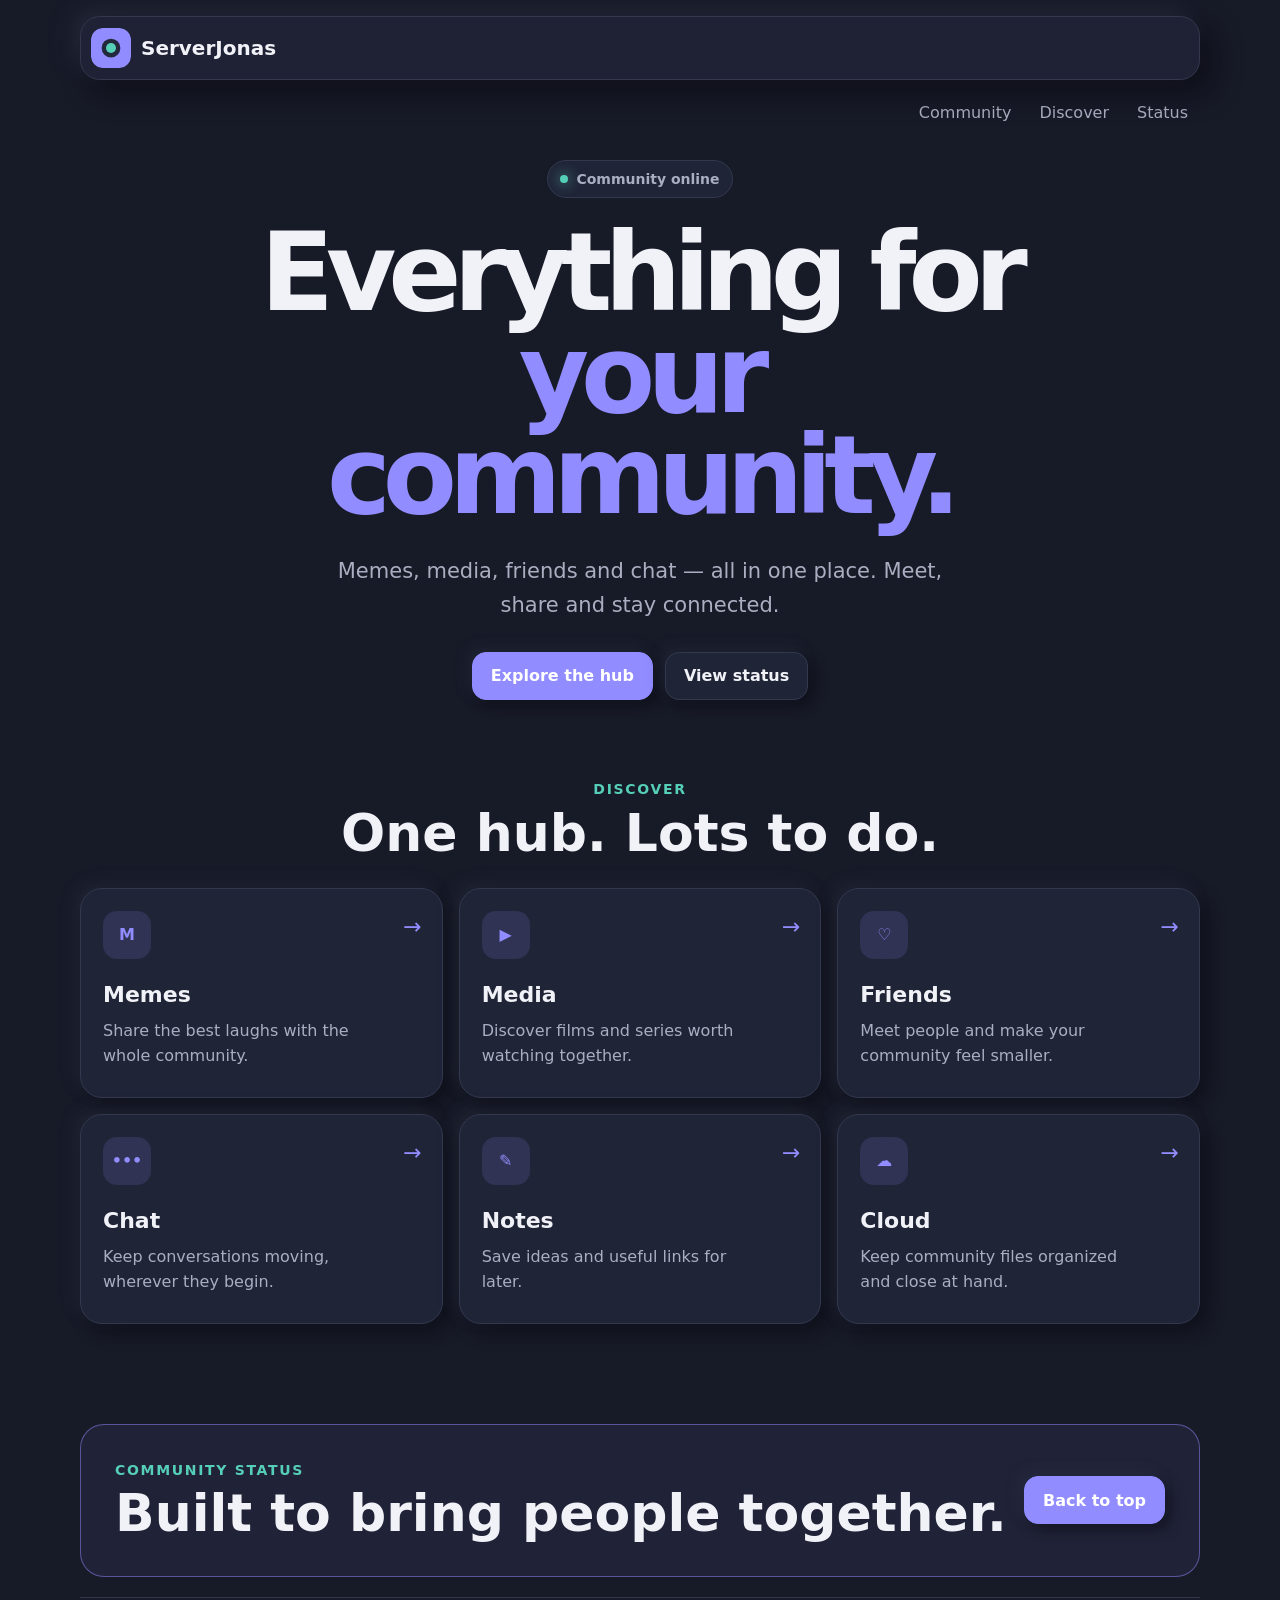
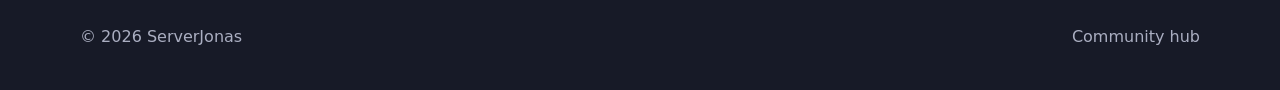
==== serverjonas/index.html @ 377df303 "Deploy ServerJonas hub in a dedicated subfolder" ====
<!doctype html><html lang="en"><head><meta charset="utf-8"><meta name="viewport" content="width=device-width,initial-scale=1"><meta name="theme-color" content="#171a27"><meta name="description" content="ServerJonas community hub"><title>ServerJonas</title><link rel="icon" href="logo.svg" type="image/svg+xml"><link rel="stylesheet" href="styles.css"></head><body><header class="topbar"><a class="brand" href="./" aria-label="ServerJonas home"><img src="logo.svg" alt="" width="40" height="40"><span>ServerJonas</span></a><button class="menu-button" type="button" aria-expanded="false" aria-controls="menu">Menu</button></header><nav class="menu" id="menu" aria-label="Main navigation"><a href="#community">Community</a><a href="#features">Discover</a><a href="#status">Status</a></nav><main><section class="hero" id="community"><p class="eyebrow"><span></span>Community online</p><h1>Everything for<br><strong>your community.</strong></h1><p class="lede">Memes, media, friends and chat — all in one place. Meet, share and stay connected.</p><div class="actions"><a class="button primary" href="#features">Explore the hub</a><a class="button" href="#status">View status</a></div></section><section class="features" id="features" aria-labelledby="features-title"><div class="section-heading"><p>Discover</p><h2 id="features-title">One hub. Lots to do.</h2></div><div class="grid"><a class="card" href="#"><span class="card-icon">M</span><h3>Memes</h3><p>Share the best laughs with the whole community.</p><span class="arrow">→</span></a><a class="card" href="#"><span class="card-icon">▶</span><h3>Media</h3><p>Discover films and series worth watching together.</p><span class="arrow">→</span></a><a class="card" href="#"><span class="card-icon">♡</span><h3>Friends</h3><p>Meet people and make your community feel smaller.</p><span class="arrow">→</span></a><a class="card" href="#"><span class="card-icon">•••</span><h3>Chat</h3><p>Keep conversations moving, wherever they begin.</p><span class="arrow">→</span></a><a class="card" href="#"><span class="card-icon">✎</span><h3>Notes</h3><p>Save ideas and useful links for later.</p><span class="arrow">→</span></a><a class="card" href="#"><span class="card-icon">☁</span><h3>Cloud</h3><p>Keep community files organized and close at hand.</p><span class="arrow">→</span></a></div></section><section class="status" id="status"><div><p>Community status</p><h2>Built to bring people together.</h2></div><a class="button primary" href="#community">Back to top</a></section></main><footer><span>© <span id="year"></span> ServerJonas</span><span>Community hub</span></footer><script src="app.js"></script></body></html>
---- serverjonas/styles.css ----
:root{color-scheme:dark;--bg:#171a27;--panel:#202437;--panel2:#252941;--text:#f1f2f7;--muted:#aaaec1;--accent:#918cff;--mint:#55cfb7;--line:#34384f;--shadow:12px 12px 28px rgba(5,6,12,.55),-8px -8px 22px rgba(61,66,91,.35)}*{box-sizing:border-box}html{scroll-behavior:smooth}body{margin:0;min-height:100vh;background:var(--bg);color:var(--text);font:16px/1.6 Inter,ui-sans-serif,system-ui,sans-serif}.topbar{position:sticky;top:16px;z-index:20;width:min(1120px,calc(100% - 32px));height:64px;margin:16px auto 0;padding:8px 12px 8px 10px;display:flex;align-items:center;justify-content:space-between;background:rgba(32,36,55,.94);border:1px solid var(--line);border-radius:20px;box-shadow:var(--shadow)}a{color:inherit;text-decoration:none}.brand{display:flex;align-items:center;gap:10px;font-size:20px;font-weight:800}.brand img{border-radius:12px}.menu-button{display:none;border:0;border-radius:12px;padding:10px 12px;background:var(--panel2);color:var(--text);font:inherit;font-weight:700}.menu{position:absolute;z-index:19;top:92px;right:max(16px,calc((100% - 1120px)/2));display:flex;gap:4px}.menu a{padding:8px 12px;color:var(--muted);border-radius:10px}.menu a:hover{background:var(--panel2);color:var(--text)}main{width:min(1120px,calc(100% - 32px));margin:auto}.hero{min-height:620px;display:flex;flex-direction:column;justify-content:center;align-items:center;text-align:center;padding:80px 0 48px}.eyebrow{display:inline-flex;align-items:center;gap:8px;margin:0 0 24px;padding:7px 12px;border:1px solid var(--line);border-radius:999px;color:var(--muted);font-size:14px;font-weight:700;background:var(--panel)}.eyebrow span{width:8px;height:8px;border-radius:50%;background:var(--mint);box-shadow:0 0 14px var(--mint)}.hero h1{max-width:860px;margin:0;font-size:clamp(54px,9vw,108px);line-height:.94;letter-spacing:-.075em}.hero h1 strong{color:var(--accent)}.lede{max-width:620px;margin:28px auto 0;color:var(--muted);font-size:clamp(18px,2vw,21px)}.actions{display:flex;justify-content:center;gap:12px;margin-top:30px}.button{min-height:48px;display:inline-flex;align-items:center;justify-content:center;padding:10px 18px;border:1px solid var(--line);border-radius:14px;background:var(--panel);box-shadow:6px 6px 14px rgba(5,6,12,.42),-5px -5px 14px rgba(61,66,91,.25);font-weight:800;transition:.2s}.button:hover{transform:translateY(-3px);border-color:var(--accent)}.button.primary{background:var(--accent);color:#fff;border-color:var(--accent)}.features{padding:30px 0 60px}.section-heading{text-align:center;margin-bottom:26px}.section-heading p,.status p{margin:0 0 4px;color:var(--mint);font-size:14px;font-weight:800;text-transform:uppercase;letter-spacing:.12em}.section-heading h2,.status h2{margin:0;font-size:clamp(32px,5vw,52px);line-height:1.1}.grid{display:grid;grid-template-columns:repeat(3,1fr);gap:16px}.card{position:relative;min-height:210px;padding:22px;border:1px solid var(--line);border-radius:22px;background:var(--panel);box-shadow:8px 8px 18px rgba(5,6,12,.42),-6px -6px 16px rgba(61,66,91,.24);transition:.22s}.card:hover{transform:translateY(-6px);border-color:var(--accent);background:var(--panel2)}.card-icon{width:48px;height:48px;display:grid;place-items:center;margin-bottom:18px;border-radius:14px;background:rgba(145,140,255,.14);color:var(--accent);font-weight:900}.card h3{margin:0 0 6px;font-size:22px}.card p{max-width:280px;margin:0;color:var(--muted)}.arrow{position:absolute;right:20px;top:20px;color:var(--accent);font-size:22px}.status{margin:40px 0 20px;padding:34px;display:flex;align-items:center;justify-content:space-between;border:1px solid rgba(145,140,255,.5);border-radius:24px;background:rgba(145,140,255,.08)}footer{width:min(1120px,calc(100% - 32px));margin:20px auto 0;padding:26px 0 40px;display:flex;justify-content:space-between;color:var(--muted);border-top:1px solid var(--line)}@media(max-width:760px){.topbar{top:10px;margin-top:10px;width:calc(100% - 20px)}main,footer{width:calc(100% - 32px)}.menu-button{display:block}.menu{display:none;top:82px;right:10px;width:190px;padding:8px;flex-direction:column;border:1px solid var(--line);border-radius:14px;background:var(--panel)}.menu.open{display:flex}.hero{min-height:590px}.hero h1{font-size:clamp(48px,15vw,72px)}.actions{width:100%;flex-direction:column}.grid{grid-template-columns:1fr}.status{align-items:flex-start;flex-direction:column}footer{flex-direction:column}}@media(prefers-reduced-motion:reduce){html{scroll-behavior:auto}*{transition-duration:.01ms!important}}
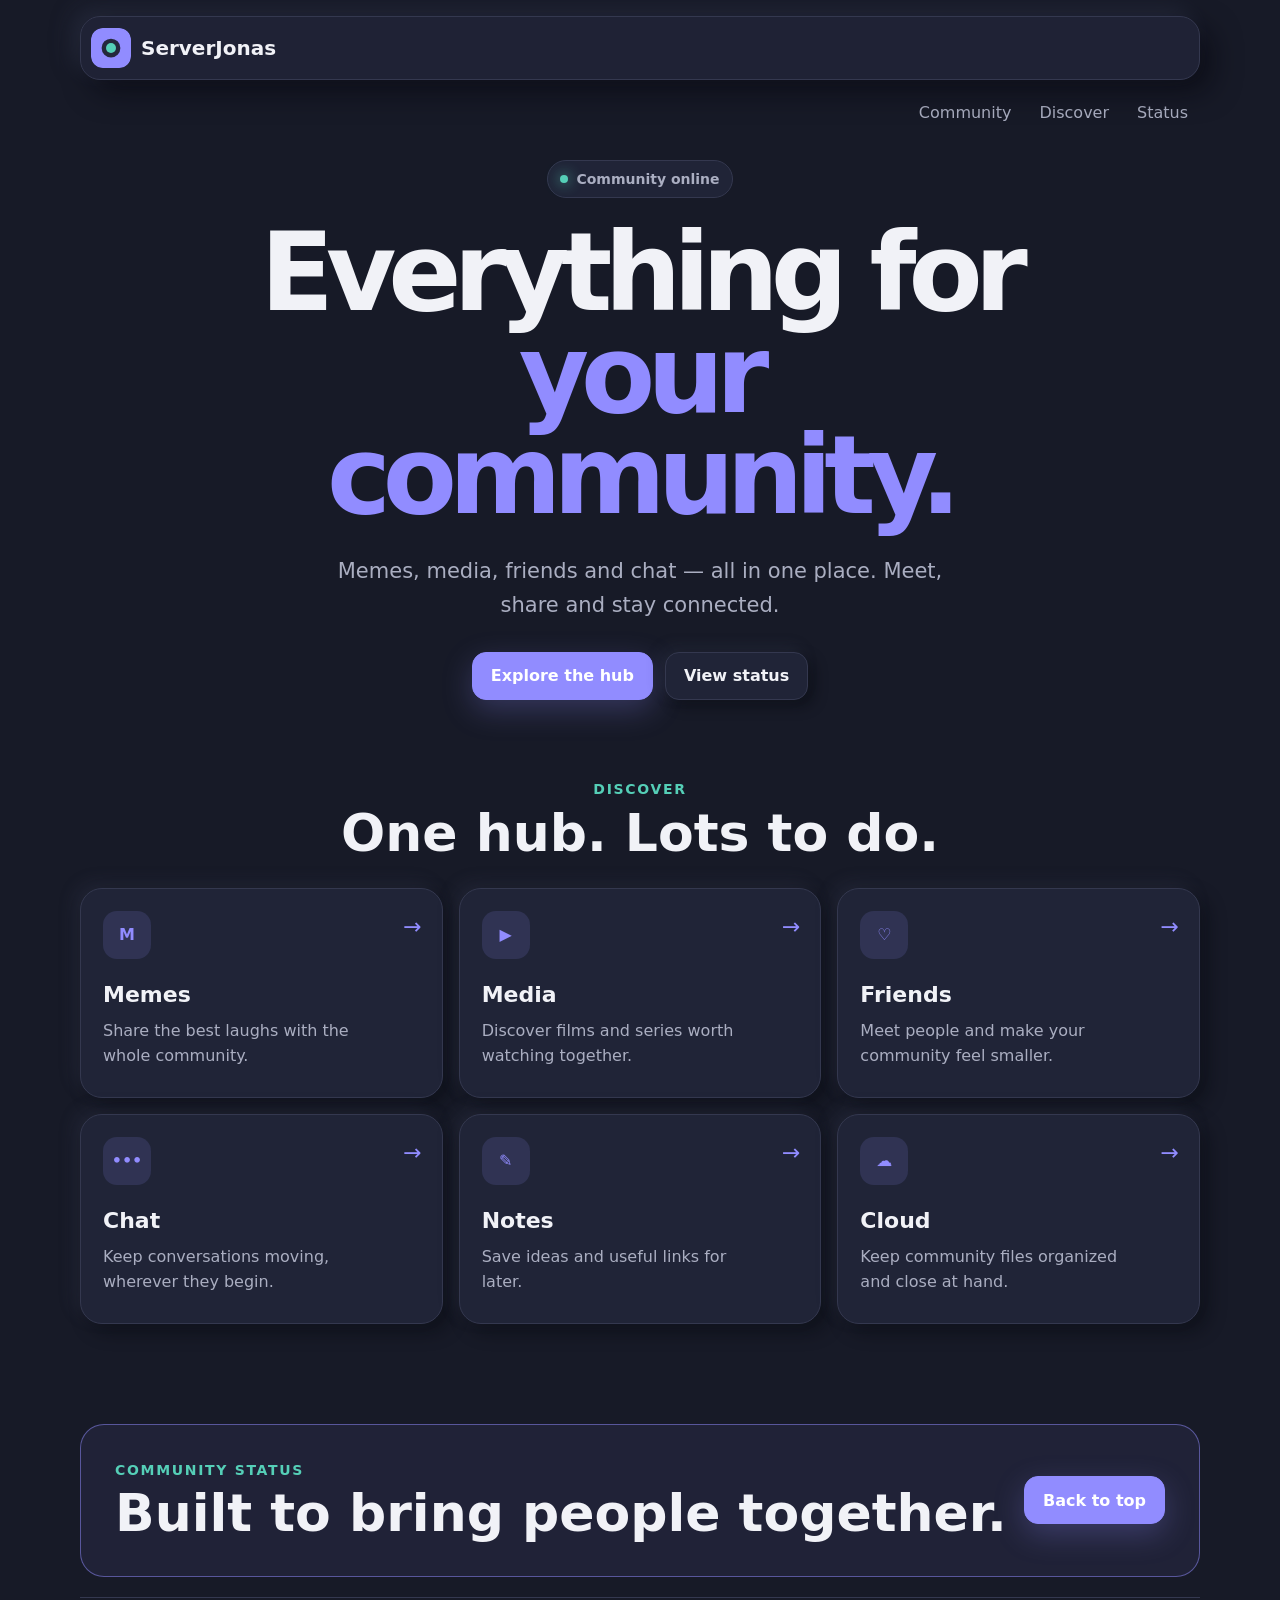
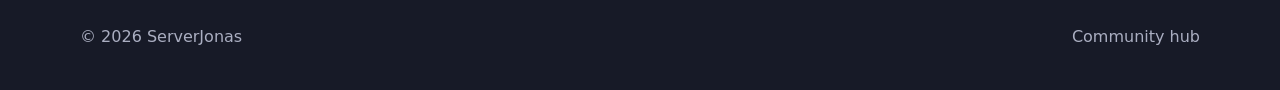
==== commit ea0bf663: "Add animations and repair live hub interactions" ====
--- a/serverjonas/index.html
+++ b/serverjonas/index.html
@@ -1 +1 @@
-<!doctype html><html lang="en"><head><meta charset="utf-8"><meta name="viewport" content="width=device-width,initial-scale=1"><meta name="theme-color" content="#171a27"><meta name="description" content="ServerJonas community hub"><title>ServerJonas</title><link rel="icon" href="logo.svg" type="image/svg+xml"><link rel="stylesheet" href="styles.css"></head><body><header class="topbar"><a class="brand" href="./" aria-label="ServerJonas home"><img src="logo.svg" alt="" width="40" height="40"><span>ServerJonas</span></a><button class="menu-button" type="button" aria-expanded="false" aria-controls="menu">Menu</button></header><nav class="menu" id="menu" aria-label="Main navigation"><a href="#community">Community</a><a href="#features">Discover</a><a href="#status">Status</a></nav><main><section class="hero" id="community"><p class="eyebrow"><span></span>Community online</p><h1>Everything for<br><strong>your community.</strong></h1><p class="lede">Memes, media, friends and chat — all in one place. Meet, share and stay connected.</p><div class="actions"><a class="button primary" href="#features">Explore the hub</a><a class="button" href="#status">View status</a></div></section><section class="features" id="features" aria-labelledby="features-title"><div class="section-heading"><p>Discover</p><h2 id="features-title">One hub. Lots to do.</h2></div><div class="grid"><a class="card" href="#"><span class="card-icon">M</span><h3>Memes</h3><p>Share the best laughs with the whole community.</p><span class="arrow">→</span></a><a class="card" href="#"><span class="card-icon">▶</span><h3>Media</h3><p>Discover films and series worth watching together.</p><span class="arrow">→</span></a><a class="card" href="#"><span class="card-icon">♡</span><h3>Friends</h3><p>Meet people and make your community feel smaller.</p><span class="arrow">→</span></a><a class="card" href="#"><span class="card-icon">•••</span><h3>Chat</h3><p>Keep conversations moving, wherever they begin.</p><span class="arrow">→</span></a><a class="card" href="#"><span class="card-icon">✎</span><h3>Notes</h3><p>Save ideas and useful links for later.</p><span class="arrow">→</span></a><a class="card" href="#"><span class="card-icon">☁</span><h3>Cloud</h3><p>Keep community files organized and close at hand.</p><span class="arrow">→</span></a></div></section><section class="status" id="status"><div><p>Community status</p><h2>Built to bring people together.</h2></div><a class="button primary" href="#community">Back to top</a></section></main><footer><span>© <span id="year"></span> ServerJonas</span><span>Community hub</span></footer><script src="app.js"></script></body></html>+<!doctype html><html lang="en"><head><meta charset="utf-8"><meta name="viewport" content="width=device-width,initial-scale=1"><meta name="theme-color" content="#171a27"><meta name="description" content="ServerJonas community hub"><title>ServerJonas</title><link rel="icon" href="logo.svg" type="image/svg+xml"><link rel="stylesheet" href="styles.css"></head><body><header class="topbar"><a class="brand" href="./" aria-label="ServerJonas home"><img src="logo.svg" alt="" width="40" height="40"><span>ServerJonas</span></a><button class="menu-button" type="button" aria-expanded="false" aria-controls="menu">Menu</button></header><nav class="menu" id="menu" aria-label="Main navigation"><a href="#community">Community</a><a href="#features">Discover</a><a href="#status">Status</a></nav><main><section class="hero" id="community"><p class="eyebrow reveal"><span></span>Community online</p><h1 class="reveal">Everything for<br><strong>your community.</strong></h1><p class="lede reveal">Memes, media, friends and chat — all in one place. Meet, share and stay connected.</p><div class="actions reveal"><a class="button primary" href="#features">Explore the hub</a><a class="button" href="#status">View status</a></div></section><section class="features" id="features" aria-labelledby="features-title"><div class="section-heading reveal"><p>Discover</p><h2 id="features-title">One hub. Lots to do.</h2></div><div class="grid"><a class="card reveal" href="https://serverjonas.de/memes"><span class="card-icon">M</span><h3>Memes</h3><p>Share the best laughs with the whole community.</p><span class="arrow">→</span></a><a class="card reveal" href="https://serverjonas.de/films"><span class="card-icon">▶</span><h3>Media</h3><p>Discover films and series worth watching together.</p><span class="arrow">→</span></a><a class="card reveal" href="https://serverjonas.de/friends"><span class="card-icon">♡</span><h3>Friends</h3><p>Meet people and make your community feel smaller.</p><span class="arrow">→</span></a><a class="card reveal" href="https://serverjonas.de/chat"><span class="card-icon">•••</span><h3>Chat</h3><p>Keep conversations moving, wherever they begin.</p><span class="arrow">→</span></a><a class="card reveal" href="https://serverjonas.de/notes"><span class="card-icon">✎</span><h3>Notes</h3><p>Save ideas and useful links for later.</p><span class="arrow">→</span></a><a class="card reveal" href="https://serverjonas.de/cloud"><span class="card-icon">☁</span><h3>Cloud</h3><p>Keep community files organized and close at hand.</p><span class="arrow">→</span></a></div></section><section class="status reveal" id="status"><div><p>Community status</p><h2>Built to bring people together.</h2></div><a class="button primary" href="#community">Back to top</a></section></main><footer><span>© <span id="year"></span> ServerJonas</span><span>Community hub</span></footer><script src="app.js"></script></body></html>
--- a/serverjonas/styles.css
+++ b/serverjonas/styles.css
@@ -1 +1 @@
-:root{color-scheme:dark;--bg:#171a27;--panel:#202437;--panel2:#252941;--text:#f1f2f7;--muted:#aaaec1;--accent:#918cff;--mint:#55cfb7;--line:#34384f;--shadow:12px 12px 28px rgba(5,6,12,.55),-8px -8px 22px rgba(61,66,91,.35)}*{box-sizing:border-box}html{scroll-behavior:smooth}body{margin:0;min-height:100vh;background:var(--bg);color:var(--text);font:16px/1.6 Inter,ui-sans-serif,system-ui,sans-serif}.topbar{position:sticky;top:16px;z-index:20;width:min(1120px,calc(100% - 32px));height:64px;margin:16px auto 0;padding:8px 12px 8px 10px;display:flex;align-items:center;justify-content:space-between;background:rgba(32,36,55,.94);border:1px solid var(--line);border-radius:20px;box-shadow:var(--shadow)}a{color:inherit;text-decoration:none}.brand{display:flex;align-items:center;gap:10px;font-size:20px;font-weight:800}.brand img{border-radius:12px}.menu-button{display:none;border:0;border-radius:12px;padding:10px 12px;background:var(--panel2);color:var(--text);font:inherit;font-weight:700}.menu{position:absolute;z-index:19;top:92px;right:max(16px,calc((100% - 1120px)/2));display:flex;gap:4px}.menu a{padding:8px 12px;color:var(--muted);border-radius:10px}.menu a:hover{background:var(--panel2);color:var(--text)}main{width:min(1120px,calc(100% - 32px));margin:auto}.hero{min-height:620px;display:flex;flex-direction:column;justify-content:center;align-items:center;text-align:center;padding:80px 0 48px}.eyebrow{display:inline-flex;align-items:center;gap:8px;margin:0 0 24px;padding:7px 12px;border:1px solid var(--line);border-radius:999px;color:var(--muted);font-size:14px;font-weight:700;background:var(--panel)}.eyebrow span{width:8px;height:8px;border-radius:50%;background:var(--mint);box-shadow:0 0 14px var(--mint)}.hero h1{max-width:860px;margin:0;font-size:clamp(54px,9vw,108px);line-height:.94;letter-spacing:-.075em}.hero h1 strong{color:var(--accent)}.lede{max-width:620px;margin:28px auto 0;color:var(--muted);font-size:clamp(18px,2vw,21px)}.actions{display:flex;justify-content:center;gap:12px;margin-top:30px}.button{min-height:48px;display:inline-flex;align-items:center;justify-content:center;padding:10px 18px;border:1px solid var(--line);border-radius:14px;background:var(--panel);box-shadow:6px 6px 14px rgba(5,6,12,.42),-5px -5px 14px rgba(61,66,91,.25);font-weight:800;transition:.2s}.button:hover{transform:translateY(-3px);border-color:var(--accent)}.button.primary{background:var(--accent);color:#fff;border-color:var(--accent)}.features{padding:30px 0 60px}.section-heading{text-align:center;margin-bottom:26px}.section-heading p,.status p{margin:0 0 4px;color:var(--mint);font-size:14px;font-weight:800;text-transform:uppercase;letter-spacing:.12em}.section-heading h2,.status h2{margin:0;font-size:clamp(32px,5vw,52px);line-height:1.1}.grid{display:grid;grid-template-columns:repeat(3,1fr);gap:16px}.card{position:relative;min-height:210px;padding:22px;border:1px solid var(--line);border-radius:22px;background:var(--panel);box-shadow:8px 8px 18px rgba(5,6,12,.42),-6px -6px 16px rgba(61,66,91,.24);transition:.22s}.card:hover{transform:translateY(-6px);border-color:var(--accent);background:var(--panel2)}.card-icon{width:48px;height:48px;display:grid;place-items:center;margin-bottom:18px;border-radius:14px;background:rgba(145,140,255,.14);color:var(--accent);font-weight:900}.card h3{margin:0 0 6px;font-size:22px}.card p{max-width:280px;margin:0;color:var(--muted)}.arrow{position:absolute;right:20px;top:20px;color:var(--accent);font-size:22px}.status{margin:40px 0 20px;padding:34px;display:flex;align-items:center;justify-content:space-between;border:1px solid rgba(145,140,255,.5);border-radius:24px;background:rgba(145,140,255,.08)}footer{width:min(1120px,calc(100% - 32px));margin:20px auto 0;padding:26px 0 40px;display:flex;justify-content:space-between;color:var(--muted);border-top:1px solid var(--line)}@media(max-width:760px){.topbar{top:10px;margin-top:10px;width:calc(100% - 20px)}main,footer{width:calc(100% - 32px)}.menu-button{display:block}.menu{display:none;top:82px;right:10px;width:190px;padding:8px;flex-direction:column;border:1px solid var(--line);border-radius:14px;background:var(--panel)}.menu.open{display:flex}.hero{min-height:590px}.hero h1{font-size:clamp(48px,15vw,72px)}.actions{width:100%;flex-direction:column}.grid{grid-template-columns:1fr}.status{align-items:flex-start;flex-direction:column}footer{flex-direction:column}}@media(prefers-reduced-motion:reduce){html{scroll-behavior:auto}*{transition-duration:.01ms!important}}+:root{color-scheme:dark;--bg:#171a27;--panel:#202437;--panel2:#252941;--text:#f1f2f7;--muted:#aaaec1;--accent:#918cff;--mint:#55cfb7;--line:#34384f;--shadow:12px 12px 28px rgba(5,6,12,.55),-8px -8px 22px rgba(61,66,91,.35)}*{box-sizing:border-box}html{scroll-behavior:smooth}body{margin:0;min-width:320px;min-height:100vh;background:var(--bg);color:var(--text);font:16px/1.6 Inter,ui-sans-serif,system-ui,sans-serif}a{color:inherit;text-decoration:none}.topbar{position:sticky;top:16px;z-index:20;width:min(1120px,calc(100% - 32px));height:64px;margin:16px auto 0;padding:8px 12px 8px 10px;display:flex;align-items:center;justify-content:space-between;background:rgba(32,36,55,.94);border:1px solid var(--line);border-radius:20px;box-shadow:var(--shadow);backdrop-filter:blur(16px)}.brand{display:flex;align-items:center;gap:10px;font-size:20px;font-weight:800}.brand img{border-radius:12px;animation:logoFloat 4s ease-in-out infinite}.menu-button{display:none;border:0;border-radius:12px;padding:10px 12px;background:var(--panel2);color:var(--text);font:inherit;font-weight:700;cursor:pointer}.menu{position:absolute;z-index:19;top:92px;right:max(16px,calc((100% - 1120px)/2));display:flex;gap:4px}.menu a{padding:8px 12px;color:var(--muted);border-radius:10px;transition:.18s}.menu a:hover{background:var(--panel2);color:var(--text);transform:translateY(-2px)}main{width:min(1120px,calc(100% - 32px));margin:auto}.hero{min-height:620px;display:flex;flex-direction:column;justify-content:center;align-items:center;text-align:center;padding:80px 0 48px}.eyebrow{display:inline-flex;align-items:center;gap:8px;margin:0 0 24px;padding:7px 12px;border:1px solid var(--line);border-radius:999px;color:var(--muted);font-size:14px;font-weight:700;background:var(--panel)}.eyebrow span{width:8px;height:8px;border-radius:50%;background:var(--mint);box-shadow:0 0 14px var(--mint);animation:statusPulse 2s ease-out infinite}.hero h1{max-width:860px;margin:0;font-size:clamp(54px,9vw,108px);line-height:.94;letter-spacing:-.075em}.hero h1 strong{color:var(--accent)}.lede{max-width:620px;margin:28px auto 0;color:var(--muted);font-size:clamp(18px,2vw,21px)}.actions{display:flex;justify-content:center;gap:12px;margin-top:30px}.button{min-height:48px;display:inline-flex;align-items:center;justify-content:center;padding:10px 18px;border:1px solid var(--line);border-radius:14px;background:var(--panel);box-shadow:6px 6px 14px rgba(5,6,12,.42),-5px -5px 14px rgba(61,66,91,.25);font-weight:800;transition:.2s}.button:hover{transform:translateY(-3px);border-color:var(--accent)}.button.primary{background:var(--accent);color:#fff;border-color:var(--accent);box-shadow:0 10px 30px rgba(145,140,255,.25)}.features{padding:30px 0 60px}.section-heading{text-align:center;margin-bottom:26px}.section-heading p,.status p{margin:0 0 4px;color:var(--mint);font-size:14px;font-weight:800;text-transform:uppercase;letter-spacing:.12em}.section-heading h2,.status h2{margin:0;font-size:clamp(32px,5vw,52px);line-height:1.1}.grid{display:grid;grid-template-columns:repeat(3,1fr);gap:16px}.card{--tilt-x:0deg;--tilt-y:0deg;position:relative;min-height:210px;padding:22px;border:1px solid var(--line);border-radius:22px;background:var(--panel);box-shadow:8px 8px 18px rgba(5,6,12,.42),-6px -6px 16px rgba(61,66,91,.24);transition:transform .22s,border-color .22s,background .22s,box-shadow .22s}.card:hover{transform:perspective(700px) translateY(-8px) rotateX(var(--tilt-x)) rotateY(var(--tilt-y));border-color:var(--accent);background:var(--panel2);box-shadow:12px 18px 30px rgba(5,6,12,.48),-6px -6px 18px rgba(61,66,91,.22)}.card:focus-visible,a:focus-visible,button:focus-visible{outline:3px solid var(--mint);outline-offset:3px}.card-icon{width:48px;height:48px;display:grid;place-items:center;margin-bottom:18px;border-radius:14px;background:rgba(145,140,255,.14);color:var(--accent);font-weight:900;transition:.24s}.card:hover .card-icon{transform:rotate(-6deg) scale(1.08);background:rgba(145,140,255,.22)}.card h3{margin:0 0 6px;font-size:22px}.card p{max-width:280px;margin:0;color:var(--muted)}.arrow{position:absolute;right:20px;top:20px;color:var(--accent);font-size:22px;transition:.2s}.card:hover .arrow{transform:translateX(6px)}.status{margin:40px 0 20px;padding:34px;display:flex;align-items:center;justify-content:space-between;border:1px solid rgba(145,140,255,.5);border-radius:24px;background:rgba(145,140,255,.08)}footer{width:min(1120px,calc(100% - 32px));margin:20px auto 0;padding:26px 0 40px;display:flex;justify-content:space-between;color:var(--muted);border-top:1px solid var(--line)}.reveal{opacity:0;transform:translateY(22px);transition:opacity .65s cubic-bezier(.22,1,.36,1) var(--reveal-delay,0s),transform .65s cubic-bezier(.22,1,.36,1) var(--reveal-delay,0s)}.reveal.visible{opacity:1;transform:translateY(0)}@keyframes logoFloat{0%,100%{transform:translateY(0) rotate(0)}50%{transform:translateY(-3px) rotate(2deg)}}@keyframes statusPulse{0%{box-shadow:0 0 0 0 rgba(85,207,183,.7)}70%{box-shadow:0 0 0 8px rgba(85,207,183,0)}100%{box-shadow:0 0 0 0 rgba(85,207,183,0)}}@media(max-width:760px){.topbar{top:10px;margin-top:10px;width:calc(100% - 20px)}main,footer{width:calc(100% - 32px)}.menu-button{display:block}.menu{display:flex;opacity:0;pointer-events:none;transform:translateY(-8px) scale(.98);top:82px;right:10px;width:190px;padding:8px;flex-direction:column;border:1px solid var(--line);border-radius:14px;background:var(--panel);box-shadow:var(--shadow);transform-origin:top right;transition:.18s}.menu.open{opacity:1;pointer-events:auto;transform:translateY(0) scale(1)}.hero{min-height:590px}.hero h1{font-size:clamp(48px,15vw,72px)}.actions{width:100%;flex-direction:column}.grid{grid-template-columns:1fr}.status{align-items:flex-start;flex-direction:column}footer{flex-direction:column}}@media(prefers-reduced-motion:reduce){html{scroll-behavior:auto}.reveal{opacity:1;transform:none}.brand img,.eyebrow span{animation:none}*,*::before,*::after{transition-duration:.01ms!important}}
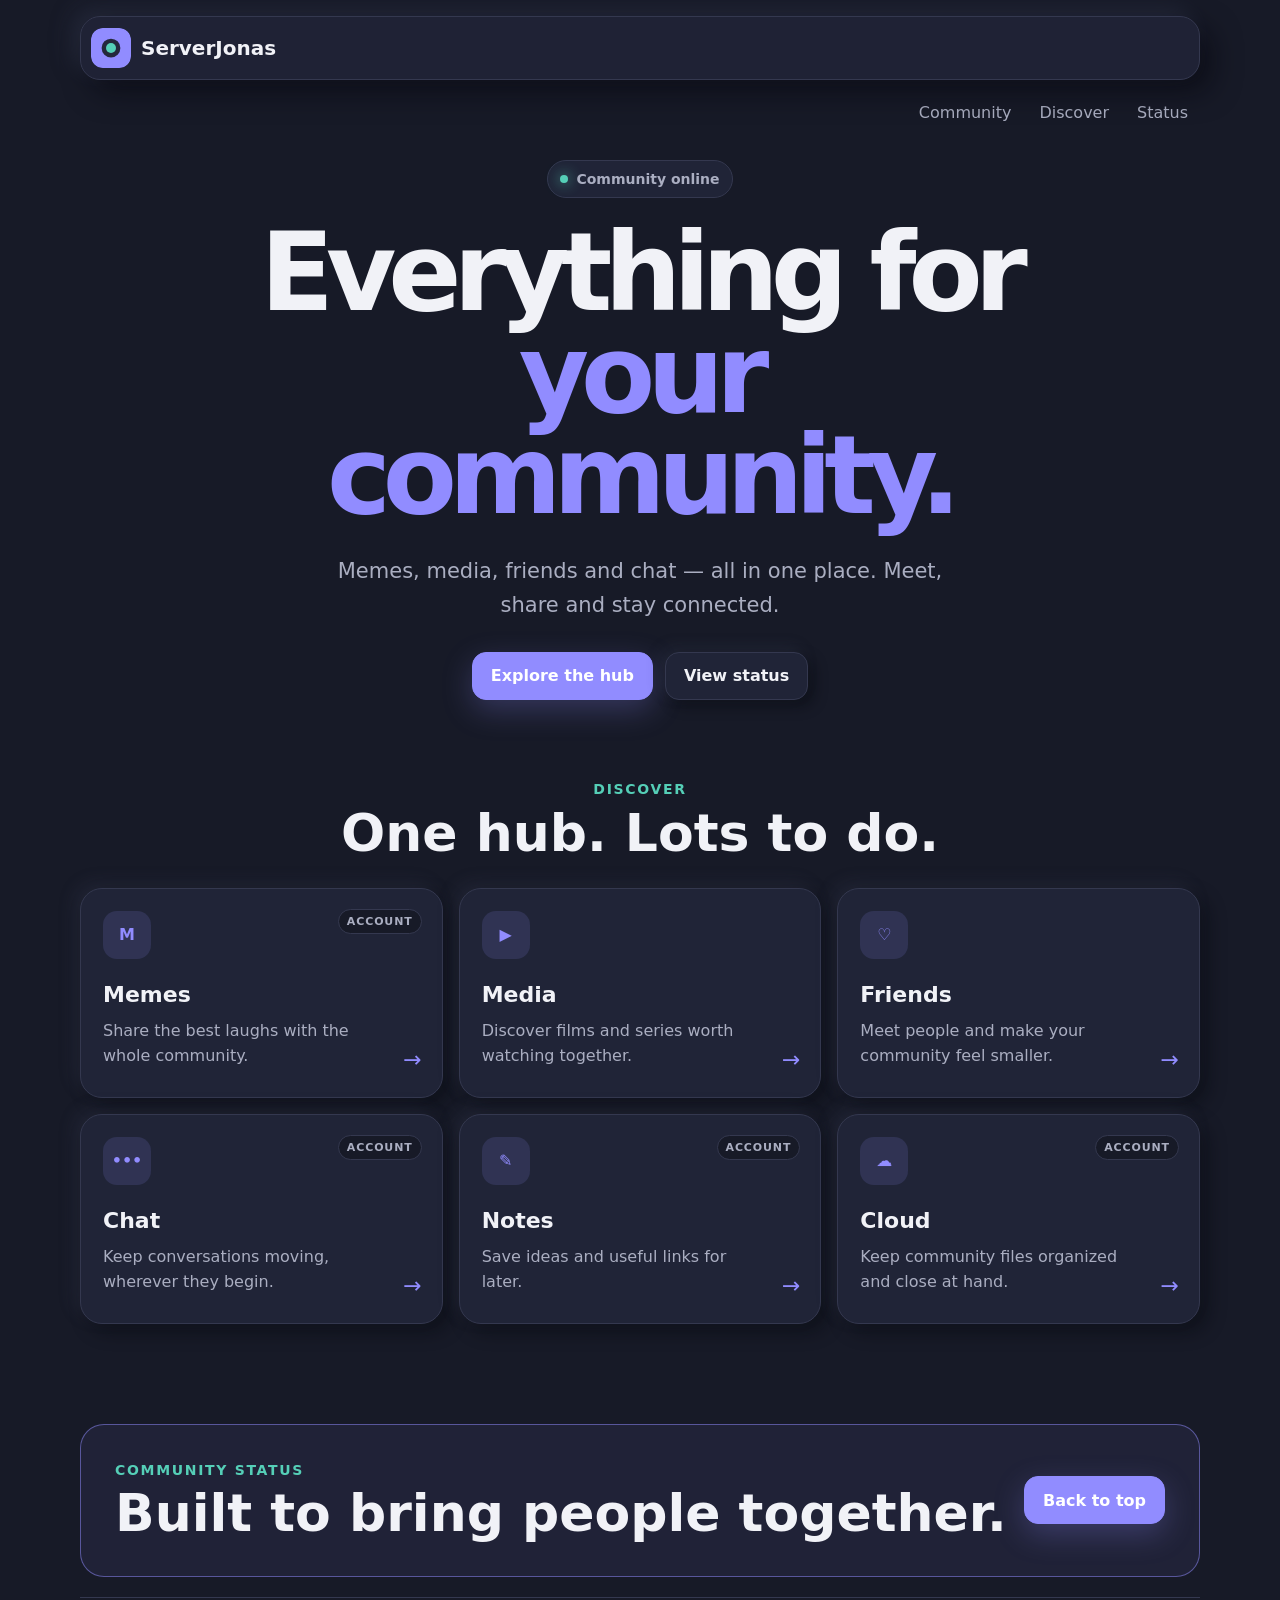
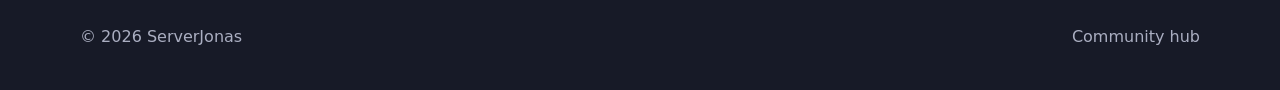
==== commit 1cb54dc4: "Add accessibility polish and account-state labels" ====
--- a/serverjonas/index.html
+++ b/serverjonas/index.html
@@ -1 +1 @@
-<!doctype html><html lang="en"><head><meta charset="utf-8"><meta name="viewport" content="width=device-width,initial-scale=1"><meta name="theme-color" content="#171a27"><meta name="description" content="ServerJonas community hub"><title>ServerJonas</title><link rel="icon" href="logo.svg" type="image/svg+xml"><link rel="stylesheet" href="styles.css"></head><body><header class="topbar"><a class="brand" href="./" aria-label="ServerJonas home"><img src="logo.svg" alt="" width="40" height="40"><span>ServerJonas</span></a><button class="menu-button" type="button" aria-expanded="false" aria-controls="menu">Menu</button></header><nav class="menu" id="menu" aria-label="Main navigation"><a href="#community">Community</a><a href="#features">Discover</a><a href="#status">Status</a></nav><main><section class="hero" id="community"><p class="eyebrow reveal"><span></span>Community online</p><h1 class="reveal">Everything for<br><strong>your community.</strong></h1><p class="lede reveal">Memes, media, friends and chat — all in one place. Meet, share and stay connected.</p><div class="actions reveal"><a class="button primary" href="#features">Explore the hub</a><a class="button" href="#status">View status</a></div></section><section class="features" id="features" aria-labelledby="features-title"><div class="section-heading reveal"><p>Discover</p><h2 id="features-title">One hub. Lots to do.</h2></div><div class="grid"><a class="card reveal" href="https://serverjonas.de/memes"><span class="card-icon">M</span><h3>Memes</h3><p>Share the best laughs with the whole community.</p><span class="arrow">→</span></a><a class="card reveal" href="https://serverjonas.de/films"><span class="card-icon">▶</span><h3>Media</h3><p>Discover films and series worth watching together.</p><span class="arrow">→</span></a><a class="card reveal" href="https://serverjonas.de/friends"><span class="card-icon">♡</span><h3>Friends</h3><p>Meet people and make your community feel smaller.</p><span class="arrow">→</span></a><a class="card reveal" href="https://serverjonas.de/chat"><span class="card-icon">•••</span><h3>Chat</h3><p>Keep conversations moving, wherever they begin.</p><span class="arrow">→</span></a><a class="card reveal" href="https://serverjonas.de/notes"><span class="card-icon">✎</span><h3>Notes</h3><p>Save ideas and useful links for later.</p><span class="arrow">→</span></a><a class="card reveal" href="https://serverjonas.de/cloud"><span class="card-icon">☁</span><h3>Cloud</h3><p>Keep community files organized and close at hand.</p><span class="arrow">→</span></a></div></section><section class="status reveal" id="status"><div><p>Community status</p><h2>Built to bring people together.</h2></div><a class="button primary" href="#community">Back to top</a></section></main><footer><span>© <span id="year"></span> ServerJonas</span><span>Community hub</span></footer><script src="app.js"></script></body></html>+<!doctype html><html lang="en"><head><meta charset="utf-8"><meta name="viewport" content="width=device-width,initial-scale=1"><meta name="theme-color" content="#171a27"><meta name="description" content="ServerJonas community hub"><title>ServerJonas</title><link rel="icon" href="logo.svg" type="image/svg+xml"><link rel="stylesheet" href="styles.css?v=5"></head><body><a class="skip-link" href="#main-content">Skip to main content</a><header class="topbar"><a class="brand" href="./" aria-label="ServerJonas home"><img src="logo.svg" alt="" width="40" height="40"><span>ServerJonas</span></a><button class="menu-button" type="button" aria-expanded="false" aria-controls="menu">Menu</button></header><nav class="menu" id="menu" aria-label="Main navigation"><a href="#community">Community</a><a href="#features">Discover</a><a href="#status">Status</a></nav><main id="main-content"><section class="hero" id="community"><p class="eyebrow reveal"><span></span>Community online</p><h1 class="reveal">Everything for<br><strong>your community.</strong></h1><p class="lede reveal">Memes, media, friends and chat — all in one place. Meet, share and stay connected.</p><div class="actions reveal"><a class="button primary" href="#features">Explore the hub</a><a class="button" href="#status">View status</a></div></section><section class="features" id="features" aria-labelledby="features-title"><div class="section-heading reveal"><p>Discover</p><h2 id="features-title">One hub. Lots to do.</h2></div><div class="grid"><a class="card reveal" href="https://serverjonas.de/memes"><span class="card-icon">M</span><span class="account-label">Account</span><h3>Memes</h3><p>Share the best laughs with the whole community.</p><span class="arrow" aria-hidden="true">→</span></a><a class="card reveal" href="https://serverjonas.de/films"><span class="card-icon">▶</span><h3>Media</h3><p>Discover films and series worth watching together.</p><span class="arrow" aria-hidden="true">→</span></a><a class="card reveal" href="https://serverjonas.de/friends"><span class="card-icon">♡</span><h3>Friends</h3><p>Meet people and make your community feel smaller.</p><span class="arrow" aria-hidden="true">→</span></a><a class="card reveal" href="https://serverjonas.de/chat"><span class="card-icon">•••</span><span class="account-label">Account</span><h3>Chat</h3><p>Keep conversations moving, wherever they begin.</p><span class="arrow" aria-hidden="true">→</span></a><a class="card reveal" href="https://serverjonas.de/notes"><span class="card-icon">✎</span><span class="account-label">Account</span><h3>Notes</h3><p>Save ideas and useful links for later.</p><span class="arrow" aria-hidden="true">→</span></a><a class="card reveal" href="https://serverjonas.de/cloud"><span class="card-icon">☁</span><span class="account-label">Account</span><h3>Cloud</h3><p>Keep community files organized and close at hand.</p><span class="arrow" aria-hidden="true">→</span></a></div></section><section class="status reveal" id="status"><div><p>Community status</p><h2>Built to bring people together.</h2></div><a class="button primary" href="#community">Back to top</a></section></main><footer><span>© <span id="year"></span> ServerJonas</span><span>Community hub</span></footer><script src="app.js?v=5"></script></body></html>
--- a/serverjonas/styles.css
+++ b/serverjonas/styles.css
@@ -1 +1 @@
-:root{color-scheme:dark;--bg:#171a27;--panel:#202437;--panel2:#252941;--text:#f1f2f7;--muted:#aaaec1;--accent:#918cff;--mint:#55cfb7;--line:#34384f;--shadow:12px 12px 28px rgba(5,6,12,.55),-8px -8px 22px rgba(61,66,91,.35)}*{box-sizing:border-box}html{scroll-behavior:smooth}body{margin:0;min-width:320px;min-height:100vh;background:var(--bg);color:var(--text);font:16px/1.6 Inter,ui-sans-serif,system-ui,sans-serif}a{color:inherit;text-decoration:none}.topbar{position:sticky;top:16px;z-index:20;width:min(1120px,calc(100% - 32px));height:64px;margin:16px auto 0;padding:8px 12px 8px 10px;display:flex;align-items:center;justify-content:space-between;background:rgba(32,36,55,.94);border:1px solid var(--line);border-radius:20px;box-shadow:var(--shadow);backdrop-filter:blur(16px)}.brand{display:flex;align-items:center;gap:10px;font-size:20px;font-weight:800}.brand img{border-radius:12px;animation:logoFloat 4s ease-in-out infinite}.menu-button{display:none;border:0;border-radius:12px;padding:10px 12px;background:var(--panel2);color:var(--text);font:inherit;font-weight:700;cursor:pointer}.menu{position:absolute;z-index:19;top:92px;right:max(16px,calc((100% - 1120px)/2));display:flex;gap:4px}.menu a{padding:8px 12px;color:var(--muted);border-radius:10px;transition:.18s}.menu a:hover{background:var(--panel2);color:var(--text);transform:translateY(-2px)}main{width:min(1120px,calc(100% - 32px));margin:auto}.hero{min-height:620px;display:flex;flex-direction:column;justify-content:center;align-items:center;text-align:center;padding:80px 0 48px}.eyebrow{display:inline-flex;align-items:center;gap:8px;margin:0 0 24px;padding:7px 12px;border:1px solid var(--line);border-radius:999px;color:var(--muted);font-size:14px;font-weight:700;background:var(--panel)}.eyebrow span{width:8px;height:8px;border-radius:50%;background:var(--mint);box-shadow:0 0 14px var(--mint);animation:statusPulse 2s ease-out infinite}.hero h1{max-width:860px;margin:0;font-size:clamp(54px,9vw,108px);line-height:.94;letter-spacing:-.075em}.hero h1 strong{color:var(--accent)}.lede{max-width:620px;margin:28px auto 0;color:var(--muted);font-size:clamp(18px,2vw,21px)}.actions{display:flex;justify-content:center;gap:12px;margin-top:30px}.button{min-height:48px;display:inline-flex;align-items:center;justify-content:center;padding:10px 18px;border:1px solid var(--line);border-radius:14px;background:var(--panel);box-shadow:6px 6px 14px rgba(5,6,12,.42),-5px -5px 14px rgba(61,66,91,.25);font-weight:800;transition:.2s}.button:hover{transform:translateY(-3px);border-color:var(--accent)}.button.primary{background:var(--accent);color:#fff;border-color:var(--accent);box-shadow:0 10px 30px rgba(145,140,255,.25)}.features{padding:30px 0 60px}.section-heading{text-align:center;margin-bottom:26px}.section-heading p,.status p{margin:0 0 4px;color:var(--mint);font-size:14px;font-weight:800;text-transform:uppercase;letter-spacing:.12em}.section-heading h2,.status h2{margin:0;font-size:clamp(32px,5vw,52px);line-height:1.1}.grid{display:grid;grid-template-columns:repeat(3,1fr);gap:16px}.card{--tilt-x:0deg;--tilt-y:0deg;position:relative;min-height:210px;padding:22px;border:1px solid var(--line);border-radius:22px;background:var(--panel);box-shadow:8px 8px 18px rgba(5,6,12,.42),-6px -6px 16px rgba(61,66,91,.24);transition:transform .22s,border-color .22s,background .22s,box-shadow .22s}.card:hover{transform:perspective(700px) translateY(-8px) rotateX(var(--tilt-x)) rotateY(var(--tilt-y));border-color:var(--accent);background:var(--panel2);box-shadow:12px 18px 30px rgba(5,6,12,.48),-6px -6px 18px rgba(61,66,91,.22)}.card:focus-visible,a:focus-visible,button:focus-visible{outline:3px solid var(--mint);outline-offset:3px}.card-icon{width:48px;height:48px;display:grid;place-items:center;margin-bottom:18px;border-radius:14px;background:rgba(145,140,255,.14);color:var(--accent);font-weight:900;transition:.24s}.card:hover .card-icon{transform:rotate(-6deg) scale(1.08);background:rgba(145,140,255,.22)}.card h3{margin:0 0 6px;font-size:22px}.card p{max-width:280px;margin:0;color:var(--muted)}.arrow{position:absolute;right:20px;top:20px;color:var(--accent);font-size:22px;transition:.2s}.card:hover .arrow{transform:translateX(6px)}.status{margin:40px 0 20px;padding:34px;display:flex;align-items:center;justify-content:space-between;border:1px solid rgba(145,140,255,.5);border-radius:24px;background:rgba(145,140,255,.08)}footer{width:min(1120px,calc(100% - 32px));margin:20px auto 0;padding:26px 0 40px;display:flex;justify-content:space-between;color:var(--muted);border-top:1px solid var(--line)}.reveal{opacity:0;transform:translateY(22px);transition:opacity .65s cubic-bezier(.22,1,.36,1) var(--reveal-delay,0s),transform .65s cubic-bezier(.22,1,.36,1) var(--reveal-delay,0s)}.reveal.visible{opacity:1;transform:translateY(0)}@keyframes logoFloat{0%,100%{transform:translateY(0) rotate(0)}50%{transform:translateY(-3px) rotate(2deg)}}@keyframes statusPulse{0%{box-shadow:0 0 0 0 rgba(85,207,183,.7)}70%{box-shadow:0 0 0 8px rgba(85,207,183,0)}100%{box-shadow:0 0 0 0 rgba(85,207,183,0)}}@media(max-width:760px){.topbar{top:10px;margin-top:10px;width:calc(100% - 20px)}main,footer{width:calc(100% - 32px)}.menu-button{display:block}.menu{display:flex;opacity:0;pointer-events:none;transform:translateY(-8px) scale(.98);top:82px;right:10px;width:190px;padding:8px;flex-direction:column;border:1px solid var(--line);border-radius:14px;background:var(--panel);box-shadow:var(--shadow);transform-origin:top right;transition:.18s}.menu.open{opacity:1;pointer-events:auto;transform:translateY(0) scale(1)}.hero{min-height:590px}.hero h1{font-size:clamp(48px,15vw,72px)}.actions{width:100%;flex-direction:column}.grid{grid-template-columns:1fr}.status{align-items:flex-start;flex-direction:column}footer{flex-direction:column}}@media(prefers-reduced-motion:reduce){html{scroll-behavior:auto}.reveal{opacity:1;transform:none}.brand img,.eyebrow span{animation:none}*,*::before,*::after{transition-duration:.01ms!important}}+:root{color-scheme:dark;--bg:#171a27;--panel:#202437;--panel2:#252941;--text:#f1f2f7;--muted:#aaaec1;--accent:#918cff;--mint:#55cfb7;--line:#34384f;--shadow:12px 12px 28px rgba(5,6,12,.55),-8px -8px 22px rgba(61,66,91,.35)}*{box-sizing:border-box}html{scroll-behavior:smooth}body{margin:0;min-width:320px;min-height:100vh;background:var(--bg);color:var(--text);font:16px/1.6 Inter,ui-sans-serif,system-ui,sans-serif}a{color:inherit;text-decoration:none}.skip-link{position:absolute;left:16px;top:-100px;z-index:1000;padding:10px 14px;border-radius:10px;background:var(--text);color:#171a27;font-weight:800}.skip-link:focus{top:16px}.topbar{position:sticky;top:16px;z-index:20;width:min(1120px,calc(100% - 32px));height:64px;margin:16px auto 0;padding:8px 12px 8px 10px;display:flex;align-items:center;justify-content:space-between;background:rgba(32,36,55,.94);border:1px solid var(--line);border-radius:20px;box-shadow:var(--shadow);backdrop-filter:blur(16px)}.brand{display:flex;align-items:center;gap:10px;font-size:20px;font-weight:800}.brand img{border-radius:12px;animation:logoFloat 4s ease-in-out infinite}.menu-button{display:none;border:0;border-radius:12px;padding:10px 12px;background:var(--panel2);color:var(--text);font:inherit;font-weight:700;cursor:pointer}.menu{position:absolute;z-index:19;top:92px;right:max(16px,calc((100% - 1120px)/2));display:flex;gap:4px}.menu a{padding:8px 12px;color:var(--muted);border-radius:10px;transition:.18s}.menu a:hover{background:var(--panel2);color:var(--text);transform:translateY(-2px)}main{width:min(1120px,calc(100% - 32px));margin:auto}.hero{min-height:620px;display:flex;flex-direction:column;justify-content:center;align-items:center;text-align:center;padding:80px 0 48px}.eyebrow{display:inline-flex;align-items:center;gap:8px;margin:0 0 24px;padding:7px 12px;border:1px solid var(--line);border-radius:999px;color:var(--muted);font-size:14px;font-weight:700;background:var(--panel)}.eyebrow span{width:8px;height:8px;border-radius:50%;background:var(--mint);box-shadow:0 0 14px var(--mint);animation:statusPulse 2s ease-out infinite}.hero h1{max-width:860px;margin:0;font-size:clamp(54px,9vw,108px);line-height:.94;letter-spacing:-.075em}.hero h1 strong{color:var(--accent)}.lede{max-width:620px;margin:28px auto 0;color:var(--muted);font-size:clamp(18px,2vw,21px)}.actions{display:flex;justify-content:center;gap:12px;margin-top:30px}.button{min-height:48px;display:inline-flex;align-items:center;justify-content:center;padding:10px 18px;border:1px solid var(--line);border-radius:14px;background:var(--panel);box-shadow:6px 6px 14px rgba(5,6,12,.42),-5px -5px 14px rgba(61,66,91,.25);font-weight:800;transition:.2s}.button:hover{transform:translateY(-3px);border-color:var(--accent)}.button.primary{background:var(--accent);color:#fff;border-color:var(--accent);box-shadow:0 10px 30px rgba(145,140,255,.25)}.features{padding:30px 0 60px}.section-heading{text-align:center;margin-bottom:26px}.section-heading p,.status p{margin:0 0 4px;color:var(--mint);font-size:14px;font-weight:800;text-transform:uppercase;letter-spacing:.12em}.section-heading h2,.status h2{margin:0;font-size:clamp(32px,5vw,52px);line-height:1.1}.grid{display:grid;grid-template-columns:repeat(3,1fr);gap:16px}.card{--tilt-x:0deg;--tilt-y:0deg;position:relative;min-height:210px;padding:22px;border:1px solid var(--line);border-radius:22px;background:var(--panel);box-shadow:8px 8px 18px rgba(5,6,12,.42),-6px -6px 16px rgba(61,66,91,.24);transition:transform .22s,border-color .22s,background .22s,box-shadow .22s}.card:hover{transform:perspective(700px) translateY(-8px) rotateX(var(--tilt-x)) rotateY(var(--tilt-y));border-color:var(--accent);background:var(--panel2);box-shadow:12px 18px 30px rgba(5,6,12,.48),-6px -6px 18px rgba(61,66,91,.22)}.card:focus-visible,a:focus-visible,button:focus-visible,.skip-link:focus{outline:3px solid var(--mint);outline-offset:3px}.card-icon{width:48px;height:48px;display:grid;place-items:center;margin-bottom:18px;border-radius:14px;background:rgba(145,140,255,.14);color:var(--accent);font-weight:900;transition:.24s}.card:hover .card-icon{transform:rotate(-6deg) scale(1.08);background:rgba(145,140,255,.22)}.account-label{position:absolute;right:20px;top:20px;padding:3px 8px;border:1px solid var(--line);border-radius:999px;color:var(--muted);background:var(--bg);font-size:11px;font-weight:800;text-transform:uppercase;letter-spacing:.08em}.account-label+.card h3{margin-top:0}.card h3{margin:0 0 6px;font-size:22px}.card p{max-width:280px;margin:0;color:var(--muted)}.arrow{position:absolute;right:20px;bottom:20px;color:var(--accent);font-size:22px;transition:.2s}.card:hover .arrow{transform:translateX(6px)}.status{margin:40px 0 20px;padding:34px;display:flex;align-items:center;justify-content:space-between;border:1px solid rgba(145,140,255,.5);border-radius:24px;background:rgba(145,140,255,.08)}footer{width:min(1120px,calc(100% - 32px));margin:20px auto 0;padding:26px 0 40px;display:flex;justify-content:space-between;color:var(--muted);border-top:1px solid var(--line)}.reveal{opacity:0;transform:translateY(22px);transition:opacity .65s cubic-bezier(.22,1,.36,1) var(--reveal-delay,0s),transform .65s cubic-bezier(.22,1,.36,1) var(--reveal-delay,0s)}.reveal.visible{opacity:1;transform:translateY(0)}@keyframes logoFloat{0%,100%{transform:translateY(0) rotate(0)}50%{transform:translateY(-3px) rotate(2deg)}}@keyframes statusPulse{0%{box-shadow:0 0 0 0 rgba(85,207,183,.7)}70%{box-shadow:0 0 0 8px rgba(85,207,183,0)}100%{box-shadow:0 0 0 0 rgba(85,207,183,0)}}@media(max-width:760px){.topbar{top:10px;margin-top:10px;width:calc(100% - 20px)}main,footer{width:calc(100% - 32px)}.menu-button{display:block}.menu{display:flex;opacity:0;pointer-events:none;transform:translateY(-8px) scale(.98);top:82px;right:10px;width:190px;padding:8px;flex-direction:column;border:1px solid var(--line);border-radius:14px;background:var(--panel);box-shadow:var(--shadow);transform-origin:top right;transition:.18s}.menu.open{opacity:1;pointer-events:auto;transform:translateY(0) scale(1)}.hero{min-height:590px}.hero h1{font-size:clamp(48px,15vw,72px)}.actions{width:100%;flex-direction:column}.grid{grid-template-columns:1fr}.status{align-items:flex-start;flex-direction:column}footer{flex-direction:column}}@media(prefers-reduced-motion:reduce){html{scroll-behavior:auto}.reveal{opacity:1;transform:none}.brand img,.eyebrow span{animation:none}*,*::before,*::after{transition-duration:.01ms!important}}
